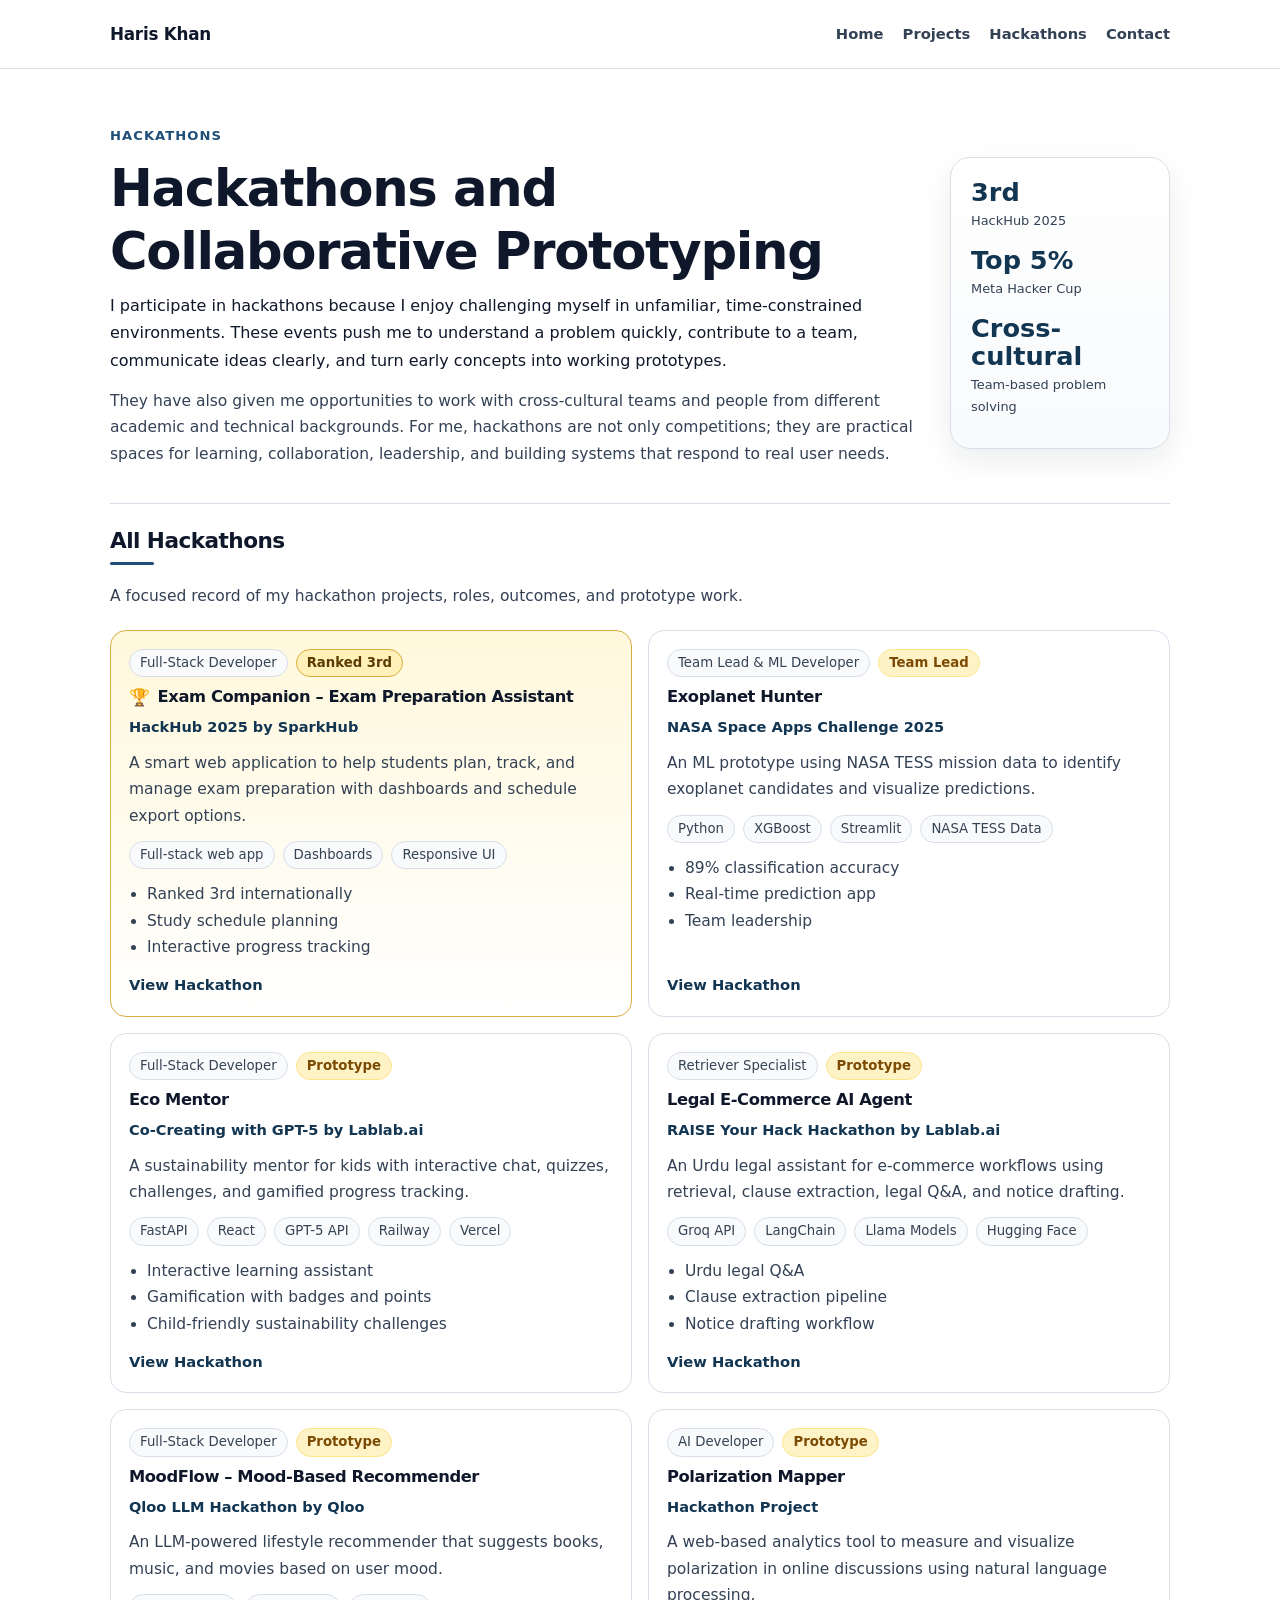
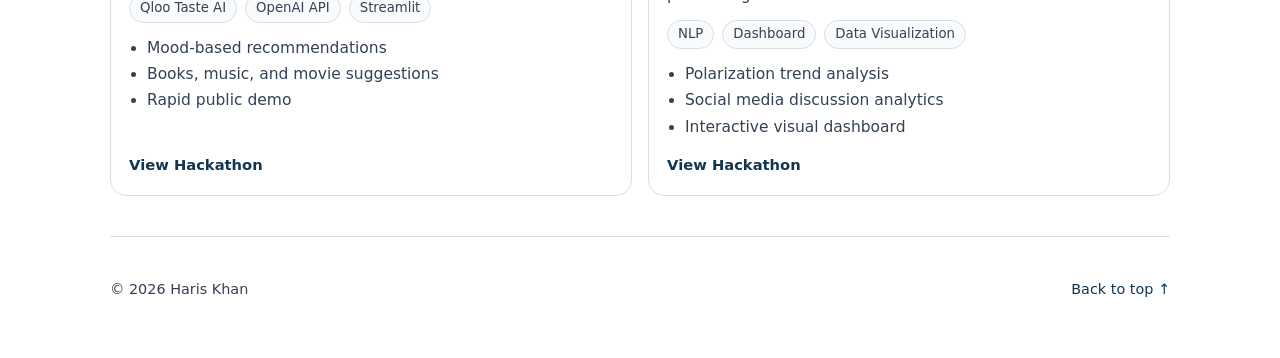
==== hackathons.html @ 5d01c9d0 "first commit" ====
<!DOCTYPE html>
<html lang="en">
<head>
  <meta charset="UTF-8" />
  <meta name="viewport" content="width=device-width, initial-scale=1.0" />
  <meta name="description" content="Hackathon projects by Haris Khan, including AI, education, science, legal technology, recommender systems, and social computing prototypes." />
  <title>Hackathons | Haris Khan</title>
  <link rel="stylesheet" href="assets/css/styles.css" />
</head>
<body data-page="hackathons">
  <header class="site-header" id="top">
    <div class="container header-inner">
      <a class="site-title" href="index.html">Haris Khan</a>
      <button class="nav-toggle" aria-label="Toggle navigation" aria-expanded="false">Menu</button>
      <nav class="nav-links" id="navLinks" aria-label="Primary navigation">
        <a href="index.html">Home</a>
        <a href="projects.html">Projects</a>
        <a href="hackathons.html">Hackathons</a>
        <a href="index.html#contact">Contact</a>
      </nav>
    </div>
  </header>
  <main class="container">
    <section class="page-hero page-hero-creative">
      <div>
        <p class="eyebrow">Hackathons</p>
        <h1>Hackathons and Collaborative Prototyping</h1>
        <p class="lead">I participate in hackathons because I enjoy challenging myself in unfamiliar, time-constrained environments. These events push me to understand a problem quickly, contribute to a team, communicate ideas clearly, and turn early concepts into working prototypes.</p>
        <p class="lead subtle-lead">They have also given me opportunities to work with cross-cultural teams and people from different academic and technical backgrounds. For me, hackathons are not only competitions; they are practical spaces for learning, collaboration, leadership, and building systems that respond to real user needs.</p>
      </div>
      <div class="mini-stats"><span>3rd</span><small>HackHub 2025</small><span>Top 5%</span><small>Meta Hacker Cup</small><span>Cross-cultural</span><small>Team-based problem solving</small></div>
    </section>
    <section class="section no-top-border">
      <div class="section-head">
        <h2>All Hackathons</h2>
        <p>A focused record of my hackathon projects, roles, outcomes, and prototype work.</p>
      </div>
      <div id="hackathonCategorySections"></div>
    </section>
  </main>
  <footer class="footer container"><p>© <span id="year"></span> Haris Khan</p><p><a href="#top">Back to top ↑</a></p></footer>
  <script src="assets/js/app.js"></script>
</body>
</html>
---- assets/css/styles.css ----
:root {
  --page: #ffffff;
  --text: #0f172a;
  --muted: #334155;
  --light: #475569;
  --border: #d8dee8;
  --soft: #f8fafc;
  --soft-2: #edf5fb;
  --accent: #1f4e79;
  --accent-dark: #123552;
  --accent-soft: #dcecf7;
  --max-width: 1060px;
  --radius: 16px;
  --shadow: 0 12px 30px rgba(15, 23, 42, 0.08);
}
* { box-sizing: border-box; }
html { scroll-behavior: smooth; }
body {
  margin: 0;
  background: var(--page);
  color: var(--text);
  font-family: Inter, ui-sans-serif, system-ui, -apple-system, BlinkMacSystemFont, "Segoe UI", sans-serif;
  font-size: 16px;
  line-height: 1.7;
}
a { color: var(--accent); text-decoration: none; }
a:hover { color: var(--accent-dark); text-decoration: underline; }
img { max-width: 100%; display: block; }
code { background: var(--soft); border: 1px solid var(--border); border-radius: 6px; padding: 1px 5px; }
.container { width: min(var(--max-width), calc(100% - 40px)); margin: 0 auto; }
.site-header {
  position: sticky;
  top: 0;
  z-index: 10;
  border-bottom: 1px solid var(--border);
  background: rgba(255, 255, 255, 0.94);
  backdrop-filter: blur(14px);
}
.header-inner {
  min-height: 68px;
  display: flex;
  align-items: center;
  justify-content: space-between;
  gap: 22px;
}
.site-title { color: var(--text); font-size: 1.05rem; font-weight: 760; letter-spacing: -0.015em; }
.nav-links { display: flex; align-items: center; flex-wrap: wrap; gap: 17px; font-size: 0.92rem; }
.nav-links a { color: var(--muted); }
.nav-links a:hover { color: var(--accent); text-decoration: none; }
.nav-toggle { display: none; border: 1px solid var(--border); background: var(--page); border-radius: 999px; padding: 7px 12px; font: inherit; color: var(--text); }
.intro {
  display: grid;
  grid-template-columns: minmax(0, 1fr) 190px;
  gap: 48px;
  padding: 66px 0 44px;
  border-bottom: 1px solid var(--border);
}
.eyebrow { margin: 0 0 10px; color: var(--accent); font-size: 0.82rem; font-weight: 750; letter-spacing: 0.08em; text-transform: uppercase; }
h1, h2, h3 { margin: 0 0 10px; line-height: 1.22; letter-spacing: -0.025em; }
h1 { font-size: clamp(2.15rem, 4vw, 3.25rem); }
h2 { font-size: 1.35rem; }
h3 { font-size: 1.04rem; }
.subtitle { margin: 0 0 18px; color: var(--muted); font-size: 1.04rem; }
.lead { margin: 0 0 14px; max-width: 800px; font-size: 1.04rem; }
.muted { color: var(--muted); }
.icon-links { display: flex; flex-wrap: wrap; gap: 10px; margin-top: 22px; }
.icon-link {
  display: inline-flex; align-items: center; gap: 8px; min-height: 38px; padding: 8px 12px;
  border: 1px solid var(--border); border-radius: 999px; color: var(--text); background: var(--page);
  box-shadow: 0 1px 2px rgba(31, 41, 51, 0.04); font-size: 0.9rem; font-weight: 650;
}
.icon-link:hover { color: var(--accent); border-color: #c6d6df; background: var(--soft); text-decoration: none; }
.icon-link svg { width: 17px; height: 17px; flex: 0 0 auto; }
.icon-link.disabled { opacity: .55; cursor: not-allowed; }
.profile-figure { margin: 0; }
.profile-figure img { width: 190px; height: 220px; object-fit: cover; border: 1px solid var(--border); border-radius: var(--radius); background: var(--soft); box-shadow: var(--shadow); }
.profile-figure figcaption { margin-top: 9px; color: var(--light); font-size: 0.78rem; text-align: center; }
.section { padding: 40px 0; border-bottom: 1px solid var(--border); }
.no-top-border { padding-top: 24px; }
.section-head { margin-bottom: 20px; }
.section-head h2 { position: relative; padding-bottom: 8px; }
.section-head h2::after { content: ""; display: block; width: 44px; height: 3px; margin-top: 8px; border-radius: 99px; background: var(--accent); }
.section-head p { margin: 0; color: var(--muted); max-width: 760px; }
.section-head.compact { margin-bottom: 16px; }
.split-head { display: flex; justify-content: space-between; align-items: end; gap: 24px; }
.section-link { display: inline-flex; align-items: center; border: 1px solid var(--border); border-radius: 999px; padding: 8px 13px; font-weight: 700; color: var(--accent-dark); background: var(--soft); white-space: nowrap; }
.section-link:hover { text-decoration: none; background: var(--soft-2); }
.two-column-section { display: grid; grid-template-columns: 1fr 1fr; gap: 46px; }
.tag-list, .skill-tags { display: flex; flex-wrap: wrap; gap: 8px; }
.tag, .chip, .badge { display: inline-flex; align-items: center; border: 1px solid var(--border); background: var(--soft); padding: 4px 10px; border-radius: 999px; color: #354253; font-size: 0.83rem; line-height: 1.4; }
.tag { background: var(--soft-2); color: var(--accent-dark); border-color: #d7e5ec; }
.badge { background: #fef3c7; border-color: #fde68a; color: #7c4a03; font-weight: 700; }
.publication-list, .entry-list, .skills-list { display: grid; gap: 16px; }
.pub-card, .timeline-item, .skill-card { padding: 18px; border: 1px solid var(--border); border-radius: var(--radius); background: var(--page); }
.pub-card p, .timeline-item p { margin: 4px 0; }
.timeline-item ul { margin: 10px 0 0 20px; padding: 0; }
.status, .timeline-meta { color: var(--muted); font-size: 0.9rem; }
ul { margin-top: 8px; }
.simple-list { padding-left: 20px; }
.simple-list li { margin-bottom: 9px; }
.filter-group { display: flex; gap: 8px; flex-wrap: wrap; margin-bottom: 18px; }
.filter-btn { border: 1px solid var(--border); background: var(--page); border-radius: 999px; padding: 7px 12px; cursor: pointer; font: inherit; font-size: 0.88rem; color: var(--muted); }
.filter-btn.active, .filter-btn:hover { border-color: #c6d6df; background: var(--soft-2); color: var(--accent-dark); }
.card-grid { display: grid; grid-template-columns: repeat(2, minmax(0, 1fr)); gap: 16px; }
.project-group { margin-bottom: 38px; }
.project-group:last-child { margin-bottom: 0; }
.group-title { display: flex; align-items: center; gap: 10px; margin-bottom: 14px; }
.group-title span { color: var(--light); font-size: .94rem; font-weight: 500; }
.project-card { display: flex; flex-direction: column; min-height: 100%; padding: 18px; border: 1px solid var(--border); border-radius: var(--radius); background: var(--page); box-shadow: 0 1px 2px rgba(31, 41, 51, 0.03); }
.project-card:hover { border-color: #c6d6df; box-shadow: var(--shadow); }
.card-image { margin: -18px -18px 16px; border-bottom: 1px solid var(--border); background: var(--soft); border-radius: var(--radius) var(--radius) 0 0; overflow: hidden; }
.card-image img { width: 100%; height: 150px; object-fit: cover; }
.project-meta { display: flex; flex-wrap: wrap; gap: 8px; margin-bottom: 10px; }
.project-card p { margin: 0 0 12px; color: var(--muted); }
.project-event { margin: -2px 0 10px !important; color: var(--accent-dark) !important; font-size: 0.91rem; font-weight: 650; }
.metrics { margin: 12px 0 0 18px; padding: 0; color: var(--muted); }
.project-links { margin-top: auto; padding-top: 12px; font-size: 0.92rem; font-weight: 700; }
.featured-card { display: grid; grid-template-columns: 1fr 360px; gap: 24px; align-items: center; margin-bottom: 18px; padding: 22px; border: 1px solid #d7e5ec; border-radius: 22px; background: linear-gradient(135deg, #ffffff, #f4fbff); box-shadow: var(--shadow); }
.featured-card img { border-radius: 16px; border: 1px solid var(--border); background: var(--page); }
.featured-text p { color: var(--muted); }
.page-hero { padding: 56px 0 22px; border-bottom: 1px solid var(--border); }
.page-hero .filter-group { margin-top: 22px; }
.page-hero-creative { display: grid; grid-template-columns: minmax(0,1fr) 220px; gap: 34px; align-items: center; }
.mini-stats { display: grid; gap: 4px; padding: 20px; border: 1px solid var(--border); border-radius: 20px; background: linear-gradient(180deg, #ffffff, #f8fafc); box-shadow: var(--shadow); }
.mini-stats span { font-size: 1.6rem; font-weight: 800; color: var(--accent-dark); line-height: 1.1; }
.mini-stats small { color: var(--muted); margin-bottom: 10px; }
.contact-section p { max-width: 780px; }
.footer { display: flex; justify-content: space-between; gap: 20px; padding: 26px 0 42px; color: var(--muted); font-size: 0.9rem; }
@media (max-width: 860px) {
  .header-inner { align-items: flex-start; padding: 16px 0; flex-wrap: wrap; }
  .nav-toggle { display: block; }
  .nav-links { display: none; width: 100%; padding-top: 10px; }
  .nav-links.open { display: flex; }
  .intro { grid-template-columns: 1fr; padding-top: 44px; }
  .profile-figure { max-width: 190px; }
  .two-column-section, .card-grid, .featured-card, .page-hero-creative { grid-template-columns: 1fr; }
  .split-head { display: block; }
  .section-link { margin-top: 12px; }
  .featured-card img { order: -1; }
  .footer { display: block; }
}

/* Refinements requested for the graduate-school academic version */
body { font-size: 15.5px; }
.lead { font-size: 1rem; }
.subtle-lead { color: var(--muted); font-size: .97rem; margin-top: 10px; }
.profile-figure figcaption { color: var(--muted); }
.mentorship-grid { display: grid; grid-template-columns: repeat(2, minmax(0, 1fr)); gap: 16px; }
.mentorship-card { padding: 18px; border: 1px solid var(--border); border-radius: var(--radius); background: var(--page); }
.mentorship-card p { margin: 6px 0 0; color: var(--muted); }
.project-card h3 { display: flex; align-items: center; gap: 8px; font-size: 1.02rem; }
.project-card .trophy { font-size: 1.05rem; line-height: 1; }
.winner-card { border-color: #f4c95d; background: linear-gradient(180deg, #fffbeb, #ffffff); }
.winner-card:hover { border-color: #e6b845; }
.badge-award { background: #fef3c7; border-color: #f4c95d; color: #7c4a03; }
.featured-card { grid-template-columns: 58px 1fr; gap: 18px; align-items: start; }
.winner-highlight { border-color: #f4c95d; background: linear-gradient(135deg, #fffbeb, #ffffff 70%); box-shadow: 0 14px 34px rgba(124, 74, 3, 0.09); }
.award-marker { width: 44px; height: 44px; display: grid; place-items: center; border-radius: 999px; background: #fef3c7; border: 1px solid #f4c95d; font-size: 1.25rem; }
.award-tag { background: #fef3c7; border-color: #f4c95d; color: #7c4a03; }
.project-meta .tag { display: none; }
.page-hero .lead { max-width: 850px; }
@media (max-width: 860px) {
  .intro { gap: 24px; }
  .profile-figure { order: -1; max-width: 170px; }
  .profile-figure img { width: 170px; height: 195px; }
  .mentorship-grid { grid-template-columns: 1fr; }
  .featured-card { grid-template-columns: 1fr; }
  .award-marker { margin-bottom: -4px; }
  h1 { font-size: clamp(2rem, 9vw, 2.55rem); }
  h2 { font-size: 1.22rem; }
  h3 { font-size: 1rem; }
  .section { padding: 34px 0; }
}
@media (max-width: 560px) {
  .container { width: min(var(--max-width), calc(100% - 28px)); }
  .intro { padding-top: 34px; }
  .icon-link { width: 100%; justify-content: center; }
  .filter-btn { font-size: .84rem; }
  .project-card, .pub-card, .timeline-item, .skill-card, .mentorship-card { padding: 16px; }
}

/* Final structure refinements */
.simple-list strong { color: var(--accent-dark); font-weight: 780; }
.mentorship-card .project-links { margin-top: 10px; padding-top: 0; }
.nav-links { gap: 19px; }
@media (max-width: 860px) {
  .nav-links { gap: 12px; }
}


/* Variant: Classic Blue — improved contrast and list-style mentorship */
body { color: var(--text); }
.subtitle, .muted, .section-head p, .project-card p, .metrics, .timeline-meta, .status, .footer, .profile-figure figcaption { color: var(--muted); }
a { color: var(--accent-dark); }
.nav-links a { color: var(--muted); font-weight: 620; }
.nav-links a:hover { color: var(--accent-dark); }
.mentorship-grid { display: block; }
.mentorship-list { list-style: none; margin: 0; padding: 0; border-top: 1px solid var(--border); }
.mentorship-list li { padding: 16px 0; border-bottom: 1px solid var(--border); }
.mentorship-list h3 { margin-bottom: 3px; font-size: 1rem; }
.mentorship-list p { margin: 5px 0; color: var(--muted); }
.mentorship-list .project-links { margin-top: 6px; padding-top: 0; }
.mentorship-list a { font-weight: 700; }
.project-card, .pub-card, .timeline-item, .skill-card { box-shadow: none; }
.project-card:hover { box-shadow: 0 10px 26px rgba(15, 23, 42, 0.07); }
.winner-card { border-color: #d9ad3f; background: linear-gradient(180deg, #fff8dc, #ffffff); }
.badge-award { background: #fff1b8; border-color: #d9ad3f; color: #5c3b00; }


/* Subtle academic animations */
:root { --ease: cubic-bezier(.2, .65, .2, 1); }
.site-header { transition: box-shadow .24s var(--ease), background-color .24s var(--ease), border-color .24s var(--ease); }
.site-header.header-scrolled { box-shadow: 0 8px 26px rgba(15, 23, 42, 0.08); border-bottom-color: rgba(216, 222, 232, .9); }
a, button, .icon-link, .section-link, .filter-btn, .project-card, .pub-card, .timeline-item, .skill-card, .chip, .tag, .badge { transition: color .18s var(--ease), background-color .18s var(--ease), border-color .18s var(--ease), box-shadow .22s var(--ease), transform .22s var(--ease), opacity .22s var(--ease); }
.icon-link:hover, .section-link:hover, .filter-btn:hover { transform: translateY(-1px); }
.project-card:hover, .pub-card:hover, .timeline-item:hover, .skill-card:hover { transform: translateY(-2px); }
.nav-links a { position: relative; }
.nav-links a::after { content: ""; position: absolute; left: 0; right: 100%; bottom: -7px; height: 2px; border-radius: 99px; background: var(--accent); transition: right .22s var(--ease); }
.nav-links a:hover::after { right: 0; }
.intro-text, .profile-figure { animation: softEnter .58s var(--ease) both; }
.profile-figure { animation-delay: .08s; }
.reveal { opacity: 0; transform: translateY(14px); }
.reveal.is-visible { opacity: 1; transform: translateY(0); transition: opacity .55s var(--ease), transform .55s var(--ease); }
.card-grid .project-card.reveal:nth-child(2n), .entry-list .timeline-item.reveal:nth-child(2n), .skills-list .skill-card.reveal:nth-child(2n) { transition-delay: .04s; }
.card-grid .project-card.reveal:nth-child(3n) { transition-delay: .08s; }
.is-updating { opacity: .35; transform: translateY(4px); transition: opacity .16s var(--ease), transform .16s var(--ease); }
@keyframes softEnter { from { opacity: 0; transform: translateY(12px); } to { opacity: 1; transform: translateY(0); } }
@media (prefers-reduced-motion: reduce) {
  html { scroll-behavior: auto; }
  *, *::before, *::after { animation: none !important; transition: none !important; scroll-behavior: auto !important; }
  .reveal { opacity: 1; transform: none; }
}
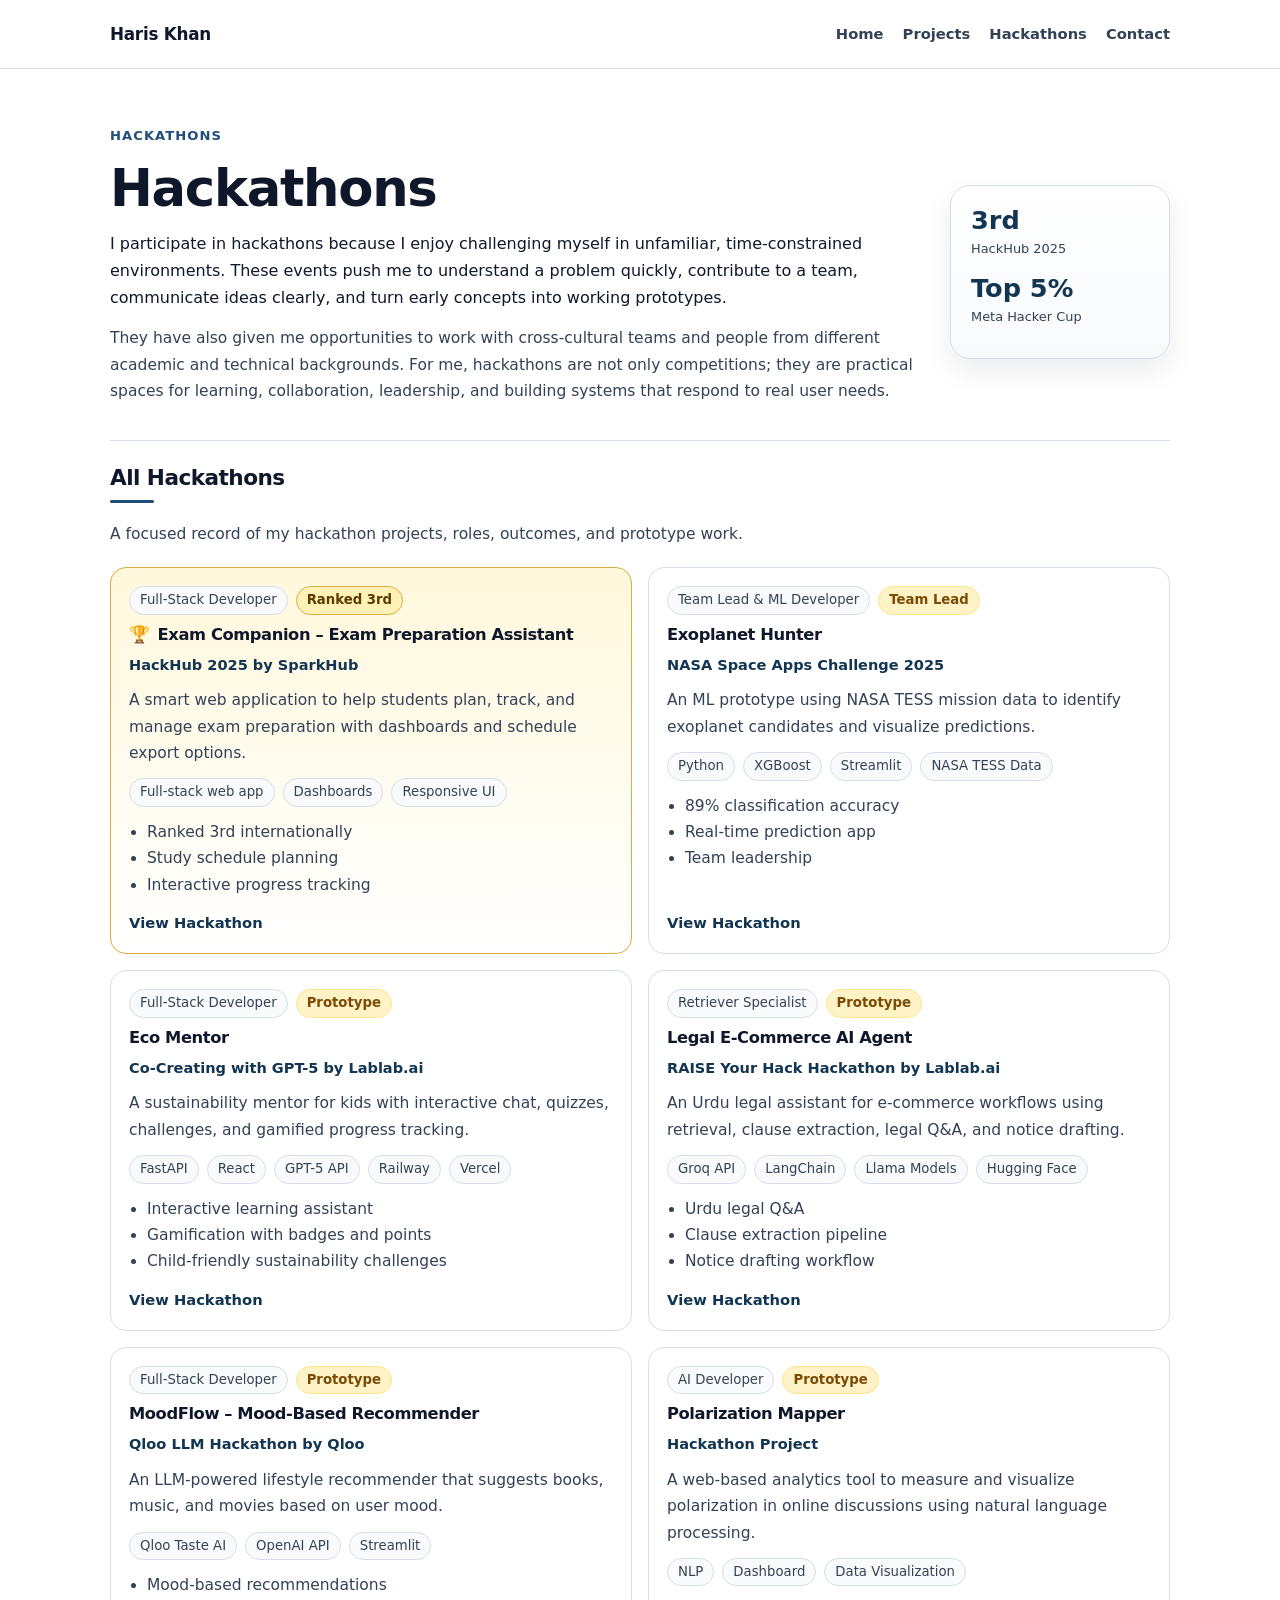
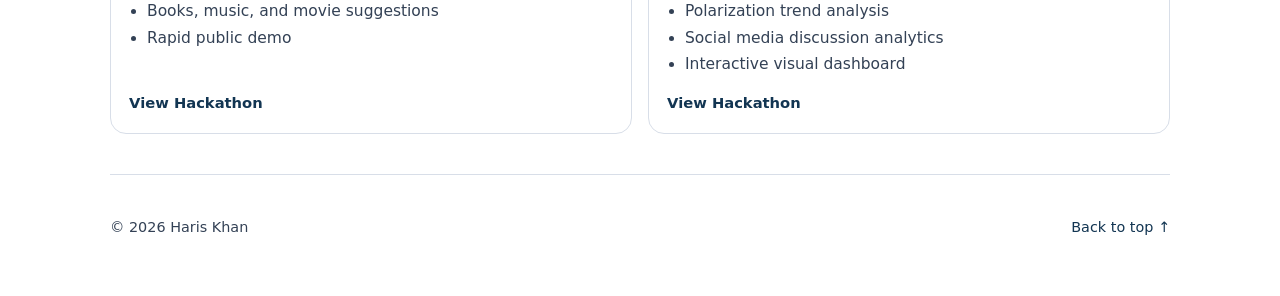
==== commit f143e362: "initial commit" ====
--- a/hackathons.html
+++ b/hackathons.html
@@ -24,11 +24,11 @@
     <section class="page-hero page-hero-creative">
       <div>
         <p class="eyebrow">Hackathons</p>
-        <h1>Hackathons and Collaborative Prototyping</h1>
+        <h1>Hackathons</h1>
         <p class="lead">I participate in hackathons because I enjoy challenging myself in unfamiliar, time-constrained environments. These events push me to understand a problem quickly, contribute to a team, communicate ideas clearly, and turn early concepts into working prototypes.</p>
         <p class="lead subtle-lead">They have also given me opportunities to work with cross-cultural teams and people from different academic and technical backgrounds. For me, hackathons are not only competitions; they are practical spaces for learning, collaboration, leadership, and building systems that respond to real user needs.</p>
       </div>
-      <div class="mini-stats"><span>3rd</span><small>HackHub 2025</small><span>Top 5%</span><small>Meta Hacker Cup</small><span>Cross-cultural</span><small>Team-based problem solving</small></div>
+      <div class="mini-stats"><span>3rd</span><small>HackHub 2025</small><span>Top 5%</span><small>Meta Hacker Cup</small></div>
     </section>
     <section class="section no-top-border">
       <div class="section-head">
